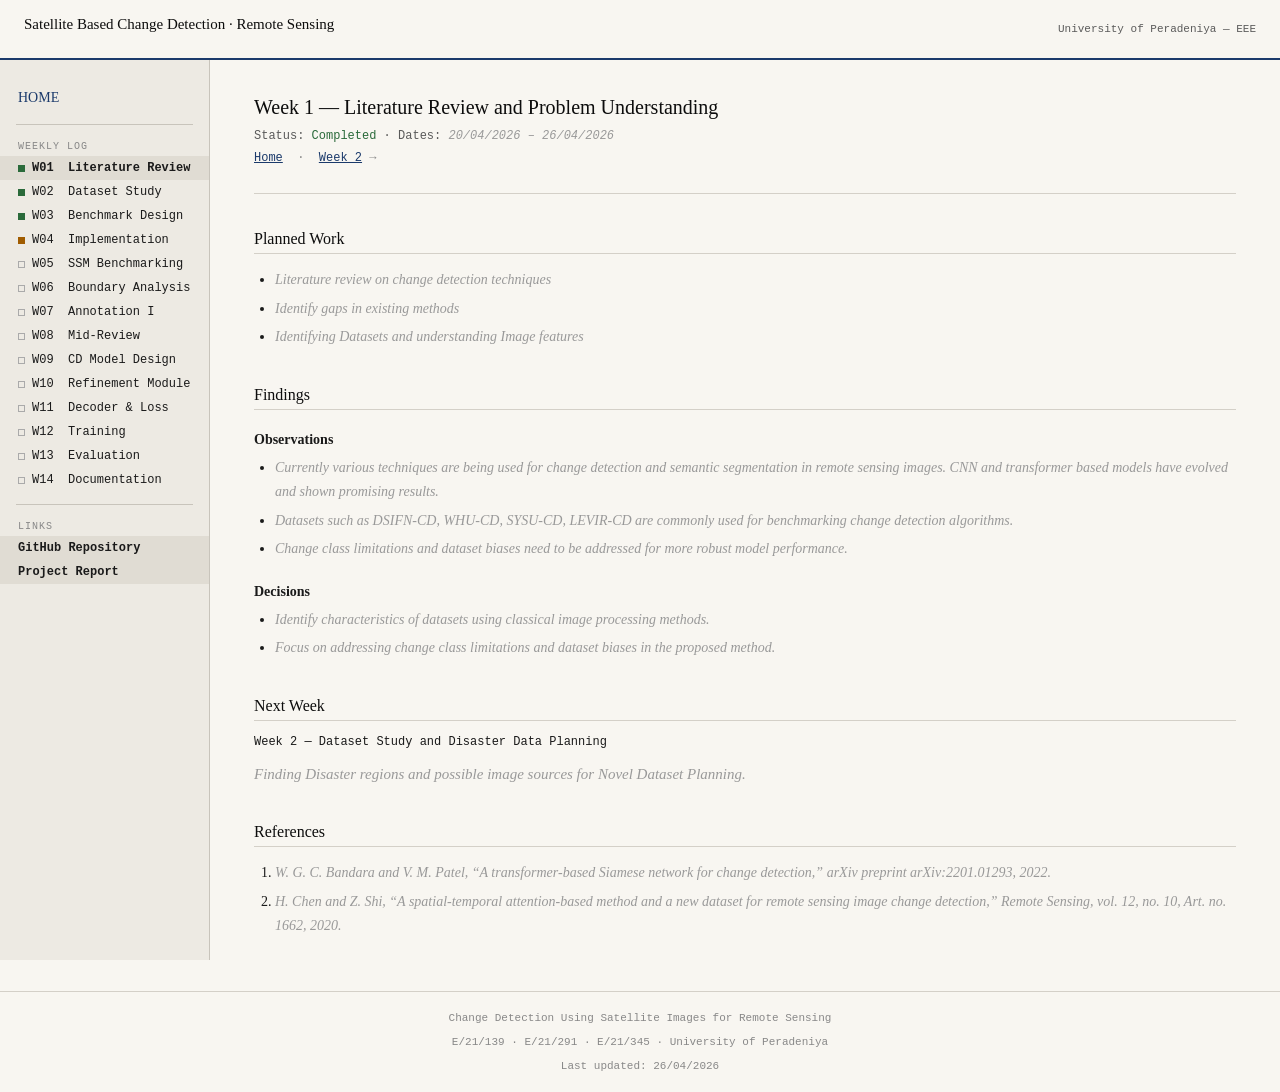
==== weeks/week01.html @ 9398d39f "week 3" ====
<!DOCTYPE html>
<html lang="en">
<head>
  <meta charset="UTF-8">
  <meta name="viewport" content="width=device-width, initial-scale=1">
  <title>W01 — Literature Review and Problem Understanding · CD Project</title>
  <link rel="stylesheet" href="../style.css">
  <script src="../nav.js" defer></script>
</head>
<body>
  <div id="shell">
    <div id="header">
      <a class="site-name" href="../index.html">Satellite Based Change Detection · Remote Sensing</a>
      <div class="site-uni">University of Peradeniya — EEE</div>
      <button id="menu-btn" aria-label="Open menu">
        <span></span>
        <span></span>
        <span></span>
      </button>
    </div>

    <div id="body-row">
      <div id="overlay"></div>
      <div id="sidebar">
        <a class="sb-home" href="../index.html">HOME</a>
        <hr class="sb-rule">
        <span class="sb-label">WEEKLY LOG</span>
        <a href="week01.html"><span class="sq sq-done"></span>W01&nbsp; Literature Review</a>
        <a href="week02.html"><span class="sq sq-done"></span>W02&nbsp; Dataset Study</a>
        <a href="week03.html"><span class="sq sq-done"></span>W03&nbsp; Benchmark Design</a>
        <a href="week04.html"><span class="sq sq-active"></span>W04&nbsp; Implementation</a>
        <a href="week05.html"><span class="sq sq-proposed"></span>W05&nbsp; SSM Benchmarking</a>
        <a href="week06.html"><span class="sq sq-proposed"></span>W06&nbsp; Boundary Analysis</a>
        <a href="week07.html"><span class="sq sq-proposed"></span>W07&nbsp; Annotation I</a>
        <a href="week08.html"><span class="sq sq-proposed"></span>W08&nbsp; Mid-Review</a>
        <a href="week09.html"><span class="sq sq-proposed"></span>W09&nbsp; CD Model Design</a>
        <a href="week10.html"><span class="sq sq-proposed"></span>W10&nbsp; Refinement Module</a>
        <a href="week11.html"><span class="sq sq-proposed"></span>W11&nbsp; Decoder &amp; Loss</a>
        <a href="week12.html"><span class="sq sq-proposed"></span>W12&nbsp; Training</a>
        <a href="week13.html"><span class="sq sq-proposed"></span>W13&nbsp; Evaluation</a>
        <a href="week14.html"><span class="sq sq-proposed"></span>W14&nbsp; Documentation</a>
        <hr class="sb-rule">
        <span class="sb-label">LINKS</span>
        <a href="#">GitHub Repository</a>
        <a href="#">Project Report</a>
      </div>

      <div id="content">
        <h1>Week 1 — Literature Review and Problem Understanding</h1>
        <div class="meta-line">Status: <span class="s-done">Completed</span> · Dates: <span class="ph">20/04/2026 – 26/04/2026</span></div>
        <div class="week-nav"><a href="../index.html">Home</a> &nbsp;·&nbsp; <a href="week02.html">Week 2</a> →</div>

        <hr class="section-rule">

        <h2>Planned Work</h2>
        <ul>
          <li><span class="ph">Literature review on change detection techniques</span></li>
          <li><span class="ph">Identify gaps in existing methods</span></li>
          <li><span class="ph">Identifying Datasets and understanding Image features</span></li>
        </ul>


        <h2>Findings</h2>
        <h3>Observations</h3>
        <ul>
          <li><span class="ph">Currently various techniques are being used for change detection and semantic segmentation in remote sensing images. CNN and transformer based models have evolved and shown promising results.</span></li>
          <li><span class="ph">Datasets such as DSIFN-CD, WHU-CD, SYSU-CD, LEVIR-CD are commonly used for benchmarking change detection algorithms.</span></li>
          <li><span class="ph">Change class limitations and dataset biases need to be addressed for more robust model performance.</span></li>
        </ul>

        <h3>Decisions</h3>
        <ul>
          <li><span class="ph">Identify characteristics of datasets using classical image processing methods.</span></li>
          <li><span class="ph">Focus on addressing change class limitations and dataset biases in the proposed method.</span></li>
        </ul>


        <h2>Next Week</h2>
        <p style="font:12px 'Courier New', Courier, monospace;">Week 2 — Dataset Study and Disaster Data Planning</p>
        <p><span class="ph">Finding Disaster regions and possible image sources for Novel Dataset Planning.</span></p>

        <h2>References</h2>
        
        <ol>
          <li><span class="ph">W. G. C. Bandara and V. M. Patel, “A transformer-based Siamese network for change detection,” arXiv preprint arXiv:2201.01293, 2022.</span></li>
          <li><span class="ph">H. Chen and Z. Shi, “A spatial-temporal attention-based method and a new dataset for remote sensing image change detection,” Remote Sensing, vol. 12, no. 10, Art. no. 1662, 2020.</span></li>
        </ol>
      </div>
    </div>

    <div id="footer">
      Change Detection Using Satellite Images for Remote Sensing<br>
      E/21/139 · E/21/291 · E/21/345 · University of Peradeniya<br>
      Last updated: 26/04/2026
    </div>
  </div>
</body>
</html>
---- style.css ----
/* Reset */
*, *::before, *::after { box-sizing: border-box; margin: 0; padding: 0; }

/* Base */
html, body { height: 100%; }
body {
  font: 15px/1.75 Georgia, "Times New Roman", serif;
  color: #1A1A1A;
  background: #F8F6F1;
}

/* Shell */
#shell {
  width: 100%;
  background: #F8F6F1;
}

/* Header */
#header {
  padding: 16px 24px;
  border-bottom: 2px solid #1B3A6B;
  background: #F8F6F1;
  overflow: hidden;
}
#header .site-name {
  float: left;
  font: 15px Georgia, serif;
  color: #0D0D0D;
  text-decoration: none;
}
#header .site-uni {
  float: right;
  font: 11px "Courier New", monospace;
  color: #5A5A5A;
  line-height: 2.4;
}
#menu-btn {
  display: none;
  float: right;
  background: none;
  border: 1px solid #C8C4BB;
  padding: 6px 10px;
  cursor: pointer;
  margin-top: 2px;
}
#menu-btn span {
  display: block;
  width: 20px;
  height: 2px;
  background: #1A1A1A;
  margin: 4px 0;
}

/* Body row */
#body-row { overflow: hidden; }

/* Sidebar */
#sidebar {
  float: left;
  width: 210px;
  min-height: 100vh;
  background: #EDEAE3;
  border-right: 1px solid #C8C4BB;
  padding: 24px 0;
  position: sticky;
  top: 0;
  height: 100vh;
  overflow-y: auto;
}
#sidebar a {
  display: block;
  padding: 5px 18px;
  font: 12px "Courier New", monospace;
  color: #1A1A1A;
  text-decoration: none;
}
#sidebar a:hover { background: #D8D4CC; }
#sidebar a.current { font-weight: bold; background: #E0DCD3; }
#sidebar .sb-home {
  font: 14px Georgia, serif;
  color: #1B3A6B;
  padding: 6px 18px;
  display: block;
  text-decoration: none;
}
#sidebar .sb-home:hover { background: #D8D4CC; }
#sidebar .sb-home.current { font-weight: bold; background: #E0DCD3; }
.sb-rule {
  border: none;
  border-top: 1px solid #C8C4BB;
  margin: 12px 16px;
}
.sb-label {
  display: block;
  padding: 4px 18px;
  font: 10px "Courier New", monospace;
  color: #888;
  letter-spacing: 0.1em;
  text-transform: uppercase;
}

/* Status squares in sidebar */
.sq {
  display: inline-block;
  width: 7px;
  height: 7px;
  margin-right: 7px;
  vertical-align: middle;
}
.sq-done { background: #2A6A3A; }
.sq-active { background: #A05C00; }
.sq-proposed { background: transparent; border: 1px solid #AAAAAA; }

/* Content area */
#content { margin-left: 210px; padding: 36px 44px; min-height: 100vh; }

/* Headings */
h1 {
  font: normal 20px Georgia, serif;
  color: #0D0D0D;
  margin-bottom: 10px;
}
h2 {
  font: normal 16px Georgia, serif;
  color: #0D0D0D;
  border-bottom: 1px solid #D4D0C8;
  padding-bottom: 5px;
  margin: 36px 0 14px;
}
h3 {
  font: bold 14px Georgia, serif;
  color: #1A1A1A;
  margin: 22px 0 8px;
}

/* Paragraphs, lists */
p { margin-bottom: 1em; }
ul, ol { padding-left: 1.4em; margin: 8px 0 16px; }
li { margin-bottom: 4px; font-size: 14px; }

/* Links */
a { color: #1B3A6B; }
a:visited { color: #5B2D8E; }

/* Tables - general */
table { border-collapse: collapse; width: 100%; margin: 12px 0; }
th {
  background: #E2DED6;
  font: bold 13px "Courier New", monospace;
  color: #333;
  border: 1px solid #C8C4BB;
  padding: 8px 12px;
  text-align: left;
}
td {
  border: 1px solid #C8C4BB;
  padding: 8px 12px;
  vertical-align: top;
  font-size: 14px;
}
tr:nth-child(even) td { background: #F2F0EB; }

/* Info table on home (no outer border, no striping) */
.info-table { margin-top: 14px; }
.info-table td {
  border: none;
  border-bottom: 1px solid #E4E0D8;
  padding: 5px 10px 5px 0;
  font-size: 14px;
}
.info-table td:first-child {
  font: 12px "Courier New", monospace;
  color: #5A5A5A;
  width: 130px;
  white-space: nowrap;
}

/* Figures */
figure { margin: 18px 0; }
.fig-empty {
  border: 1px dashed #C8C4BB;
  background: #F2F0EB;
  padding: 44px 20px;
  text-align: center;
  font: 13px "Courier New", monospace;
  color: #999;
}
figcaption {
  font: italic 13px Georgia, serif;
  text-align: center;
  margin-top: 6px;
  color: #5A5A5A;
}

/* Status spans */
.s-done { font: 12px "Courier New", monospace; color: #2A6A3A; }
.s-active { font: bold 12px "Courier New", monospace; color: #A05C00; }
.s-proposed { font: 12px "Courier New", monospace; color: #888888; }

/* Placeholder text */
.ph { color: #999999; font-style: italic; }

/* Meta line and nav strip on week pages */
.meta-line {
  font: 12px "Courier New", monospace;
  color: #5A5A5A;
  margin-bottom: 6px;
}
.week-nav {
  font: 12px "Courier New", monospace;
  color: #888;
  margin: 8px 0 4px;
}
.week-nav a { color: #1B3A6B; }

/* Dividers */
.section-rule {
  border: none;
  border-top: 1px solid #D4D0C8;
  margin: 28px 0;
}

/* Footer */
#footer {
  clear: both;
  border-top: 1px solid #D4D0C8;
  padding: 14px 24px;
  text-align: center;
  font: 11px "Courier New", monospace;
  color: #888;
  line-height: 2.2;
}

/* ── Tablet and Mobile: sidebar off-canvas ── */
@media (max-width: 899px) {

  #menu-btn {
    display: block;
  }

  #sidebar {
    position: fixed;
    top: 0;
    left: -230px;
    width: 210px;
    height: 100vh;
    z-index: 100;
    transition: left 0.22s ease;
    border-right: 1px solid #C8C4BB;
    box-shadow: none;
  }

  #sidebar.open {
    left: 0;
  }

  #content {
    margin-left: 0;
    padding: 24px 20px;
  }

  #overlay {
    display: none;
    position: fixed;
    inset: 0;
    background: rgba(0,0,0,0.25);
    z-index: 99;
  }

  #overlay.visible {
    display: block;
  }

}

/* ── Mobile only ── */
@media (max-width: 599px) {

  #content {
    padding: 20px 16px;
  }

  #header {
    padding: 12px 16px;
  }

  #header .site-name {
    font-size: 13px;
  }

  #header .site-uni {
    display: none;
  }

  h1 { font-size: 17px; }
  h2 { font-size: 15px; }

  table {
    font-size: 13px;
  }

  th, td {
    padding: 6px 8px;
  }

  #footer {
    font-size: 10px;
    padding: 12px 16px;
  }

}
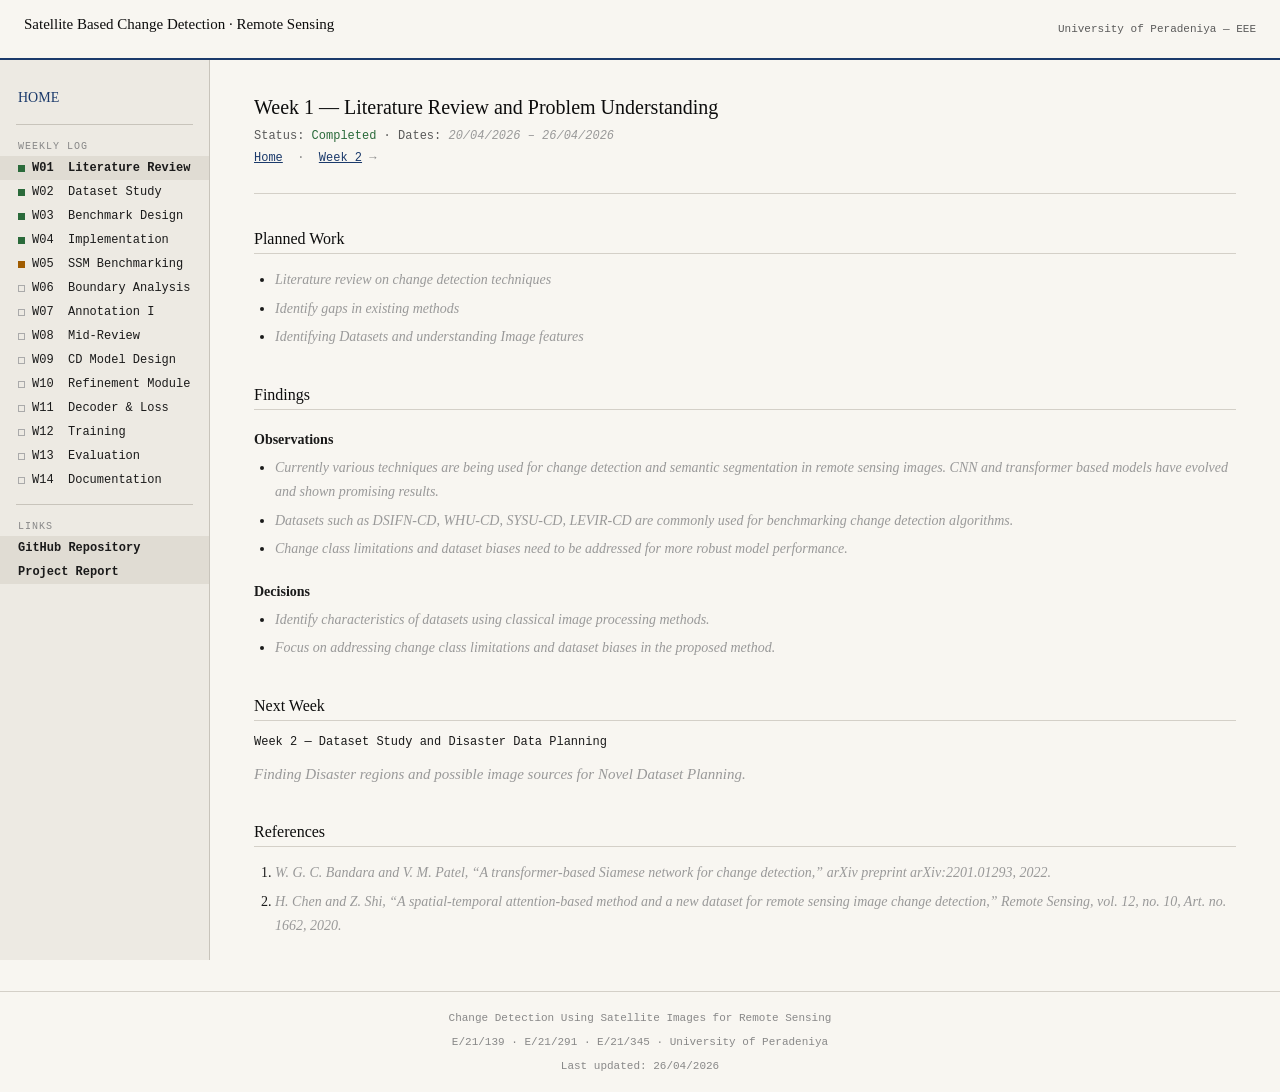
==== commit d18336f3: "week 05 updates and home page refinement" ====
--- a/weeks/week01.html
+++ b/weeks/week01.html
@@ -28,8 +28,8 @@
         <a href="week01.html"><span class="sq sq-done"></span>W01&nbsp; Literature Review</a>
         <a href="week02.html"><span class="sq sq-done"></span>W02&nbsp; Dataset Study</a>
         <a href="week03.html"><span class="sq sq-done"></span>W03&nbsp; Benchmark Design</a>
-        <a href="week04.html"><span class="sq sq-active"></span>W04&nbsp; Implementation</a>
-        <a href="week05.html"><span class="sq sq-proposed"></span>W05&nbsp; SSM Benchmarking</a>
+        <a href="week04.html"><span class="sq sq-done"></span>W04&nbsp; Implementation</a>
+        <a href="week05.html"><span class="sq sq-active"></span>W05&nbsp; SSM Benchmarking</a>
         <a href="week06.html"><span class="sq sq-proposed"></span>W06&nbsp; Boundary Analysis</a>
         <a href="week07.html"><span class="sq sq-proposed"></span>W07&nbsp; Annotation I</a>
         <a href="week08.html"><span class="sq sq-proposed"></span>W08&nbsp; Mid-Review</a>
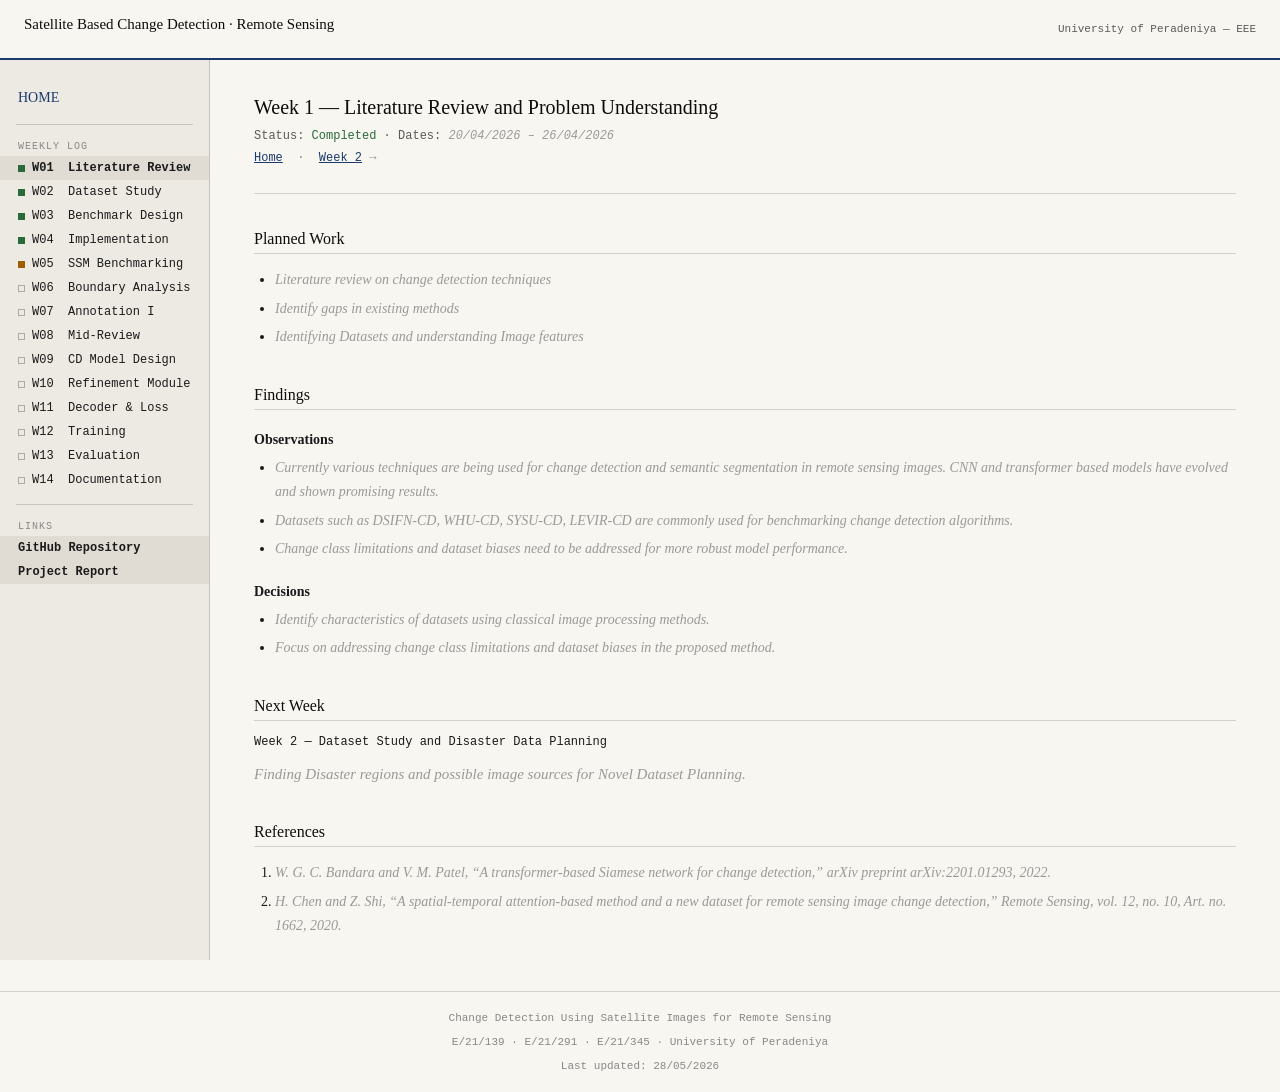
==== commit 93988cf6: "name" ====
--- a/weeks/week01.html
+++ b/weeks/week01.html
@@ -91,7 +91,7 @@
     <div id="footer">
       Change Detection Using Satellite Images for Remote Sensing<br>
       E/21/139 · E/21/291 · E/21/345 · University of Peradeniya<br>
-      Last updated: 26/04/2026
+      Last updated: 28/05/2026
     </div>
   </div>
 </body>
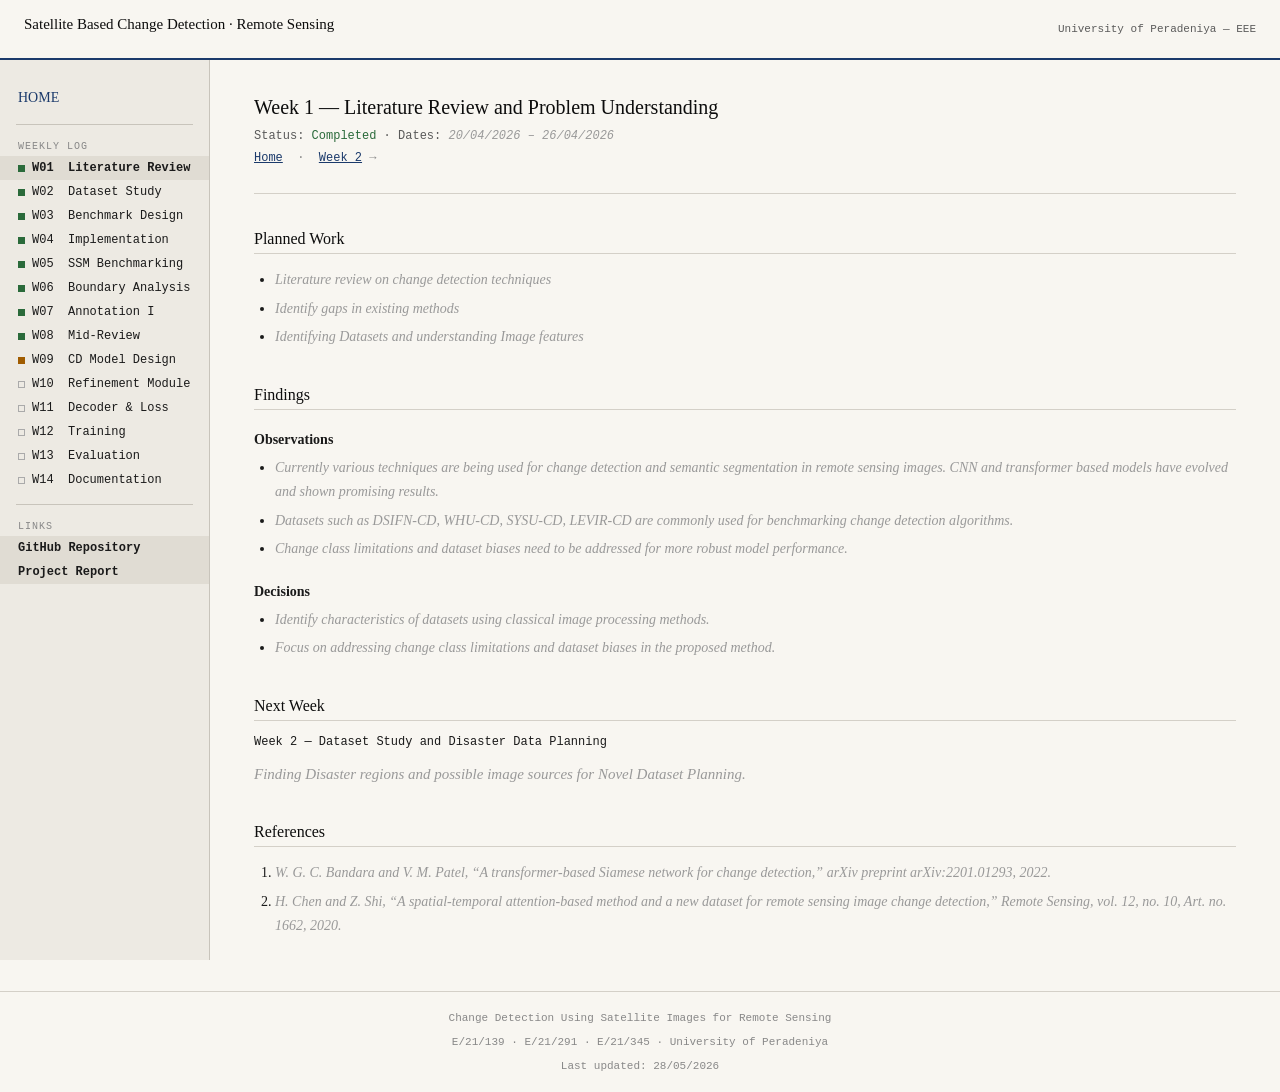
==== commit 6dd2a27d: "feat: add week 06 log and initialize week 01 and 02 pages" ====
--- a/weeks/week01.html
+++ b/weeks/week01.html
@@ -1,5 +1,6 @@
 <!DOCTYPE html>
 <html lang="en">
+
 <head>
   <meta charset="UTF-8">
   <meta name="viewport" content="width=device-width, initial-scale=1">
@@ -7,6 +8,7 @@
   <link rel="stylesheet" href="../style.css">
   <script src="../nav.js" defer></script>
 </head>
+
 <body>
   <div id="shell">
     <div id="header">
@@ -29,11 +31,11 @@
         <a href="week02.html"><span class="sq sq-done"></span>W02&nbsp; Dataset Study</a>
         <a href="week03.html"><span class="sq sq-done"></span>W03&nbsp; Benchmark Design</a>
         <a href="week04.html"><span class="sq sq-done"></span>W04&nbsp; Implementation</a>
-        <a href="week05.html"><span class="sq sq-active"></span>W05&nbsp; SSM Benchmarking</a>
-        <a href="week06.html"><span class="sq sq-proposed"></span>W06&nbsp; Boundary Analysis</a>
-        <a href="week07.html"><span class="sq sq-proposed"></span>W07&nbsp; Annotation I</a>
-        <a href="week08.html"><span class="sq sq-proposed"></span>W08&nbsp; Mid-Review</a>
-        <a href="week09.html"><span class="sq sq-proposed"></span>W09&nbsp; CD Model Design</a>
+        <a href="week05.html"><span class="sq sq-done"></span>W05&nbsp; SSM Benchmarking</a>
+        <a href="week06.html"><span class="sq sq-done"></span>W06&nbsp; Boundary Analysis</a>
+        <a href="week07.html"><span class="sq sq-done"></span>W07&nbsp; Annotation I</a>
+        <a href="week08.html"><span class="sq sq-done"></span>W08&nbsp; Mid-Review</a>
+        <a href="week09.html"><span class="sq sq-active"></span>W09&nbsp; CD Model Design</a>
         <a href="week10.html"><span class="sq sq-proposed"></span>W10&nbsp; Refinement Module</a>
         <a href="week11.html"><span class="sq sq-proposed"></span>W11&nbsp; Decoder &amp; Loss</a>
         <a href="week12.html"><span class="sq sq-proposed"></span>W12&nbsp; Training</a>
@@ -47,7 +49,8 @@
 
       <div id="content">
         <h1>Week 1 — Literature Review and Problem Understanding</h1>
-        <div class="meta-line">Status: <span class="s-done">Completed</span> · Dates: <span class="ph">20/04/2026 – 26/04/2026</span></div>
+        <div class="meta-line">Status: <span class="s-done">Completed</span> · Dates: <span class="ph">20/04/2026 –
+            26/04/2026</span></div>
         <div class="week-nav"><a href="../index.html">Home</a> &nbsp;·&nbsp; <a href="week02.html">Week 2</a> →</div>
 
         <hr class="section-rule">
@@ -63,15 +66,21 @@
         <h2>Findings</h2>
         <h3>Observations</h3>
         <ul>
-          <li><span class="ph">Currently various techniques are being used for change detection and semantic segmentation in remote sensing images. CNN and transformer based models have evolved and shown promising results.</span></li>
-          <li><span class="ph">Datasets such as DSIFN-CD, WHU-CD, SYSU-CD, LEVIR-CD are commonly used for benchmarking change detection algorithms.</span></li>
-          <li><span class="ph">Change class limitations and dataset biases need to be addressed for more robust model performance.</span></li>
+          <li><span class="ph">Currently various techniques are being used for change detection and semantic
+              segmentation in remote sensing images. CNN and transformer based models have evolved and shown promising
+              results.</span></li>
+          <li><span class="ph">Datasets such as DSIFN-CD, WHU-CD, SYSU-CD, LEVIR-CD are commonly used for benchmarking
+              change detection algorithms.</span></li>
+          <li><span class="ph">Change class limitations and dataset biases need to be addressed for more robust model
+              performance.</span></li>
         </ul>
 
         <h3>Decisions</h3>
         <ul>
-          <li><span class="ph">Identify characteristics of datasets using classical image processing methods.</span></li>
-          <li><span class="ph">Focus on addressing change class limitations and dataset biases in the proposed method.</span></li>
+          <li><span class="ph">Identify characteristics of datasets using classical image processing methods.</span>
+          </li>
+          <li><span class="ph">Focus on addressing change class limitations and dataset biases in the proposed
+              method.</span></li>
         </ul>
 
 
@@ -80,10 +89,12 @@
         <p><span class="ph">Finding Disaster regions and possible image sources for Novel Dataset Planning.</span></p>
 
         <h2>References</h2>
-        
+
         <ol>
-          <li><span class="ph">W. G. C. Bandara and V. M. Patel, “A transformer-based Siamese network for change detection,” arXiv preprint arXiv:2201.01293, 2022.</span></li>
-          <li><span class="ph">H. Chen and Z. Shi, “A spatial-temporal attention-based method and a new dataset for remote sensing image change detection,” Remote Sensing, vol. 12, no. 10, Art. no. 1662, 2020.</span></li>
+          <li><span class="ph">W. G. C. Bandara and V. M. Patel, “A transformer-based Siamese network for change
+              detection,” arXiv preprint arXiv:2201.01293, 2022.</span></li>
+          <li><span class="ph">H. Chen and Z. Shi, “A spatial-temporal attention-based method and a new dataset for
+              remote sensing image change detection,” Remote Sensing, vol. 12, no. 10, Art. no. 1662, 2020.</span></li>
         </ol>
       </div>
     </div>
@@ -95,4 +106,5 @@
     </div>
   </div>
 </body>
-</html>
+
+</html>
--- a/style.css
+++ b/style.css
@@ -231,6 +231,103 @@
   line-height: 2.2;
 }
 
+/* Benchmark and Academic Tables */
+.table-container {
+  width: 100%;
+  overflow-x: auto;
+  margin: 20px 0;
+  -webkit-overflow-scrolling: touch;
+}
+
+.academic-table {
+  width: 100%;
+  border-collapse: collapse;
+  font-family: Georgia, serif;
+  font-size: 13px;
+  margin: 8px 0;
+  color: #1A1A1A;
+}
+
+.academic-table th {
+  background: none;
+  border: none;
+  font: bold 11.5px "Courier New", monospace;
+  color: #333;
+  padding: 6px 5px;
+  text-align: center;
+}
+
+.academic-table td {
+  border: none;
+  padding: 6px 5px;
+  vertical-align: middle;
+  font-size: 12.5px;
+}
+
+/* Booktabs horizontal rules */
+.academic-table tr.top-rule th,
+.academic-table tr.top-rule td {
+  border-top: 2px solid #1A1A1A;
+}
+
+.academic-table tr.mid-rule th,
+.academic-table tr.mid-rule td {
+  border-bottom: 1px solid #1A1A1A;
+}
+
+.academic-table tr.bottom-rule td {
+  border-bottom: 2px solid #1A1A1A;
+}
+
+.academic-table tr.group-sep td {
+  border-bottom: 1px solid #D4D0C8;
+}
+
+/* Colspan header sub-borders */
+.academic-table th.col-header-group {
+  border-bottom: 1px solid #1A1A1A;
+}
+
+/* Alignment utilities */
+.academic-table .text-left { text-align: left; }
+.academic-table .text-center { text-align: center; }
+.academic-table .text-right { text-align: right; }
+.academic-table .num-val { font-family: "Courier New", Courier, monospace; font-size: 12.5px; }
+
+/* Rank highlights matching website's brand colors */
+.academic-table .rank-1 { color: #C0392B; font-weight: bold; }
+.academic-table .rank-2 { color: #1B3A6B; font-weight: bold; }
+.academic-table .rank-3 { color: #2A6A3A; font-weight: bold; }
+
+.academic-table .border-right { border-right: 1px solid #C8C4BB; }
+
+/* Captions and notes */
+.academic-table-caption {
+  font: bold 12px "Courier New", Courier, monospace;
+  text-transform: uppercase;
+  letter-spacing: 0.05em;
+  text-align: center;
+  margin-top: 24px;
+  margin-bottom: 4px;
+  color: #1A1A1A;
+}
+
+.academic-table-title {
+  font: italic 13px Georgia, serif;
+  text-align: center;
+  margin-bottom: 12px;
+  color: #333;
+  line-height: 1.4;
+}
+
+.academic-table-note {
+  font: italic 11px Georgia, serif;
+  color: #5A5A5A;
+  margin-top: 6px;
+  margin-bottom: 24px;
+  line-height: 1.4;
+}
+
 /* ── Tablet and Mobile: sidebar off-canvas ── */
 @media (max-width: 899px) {
 
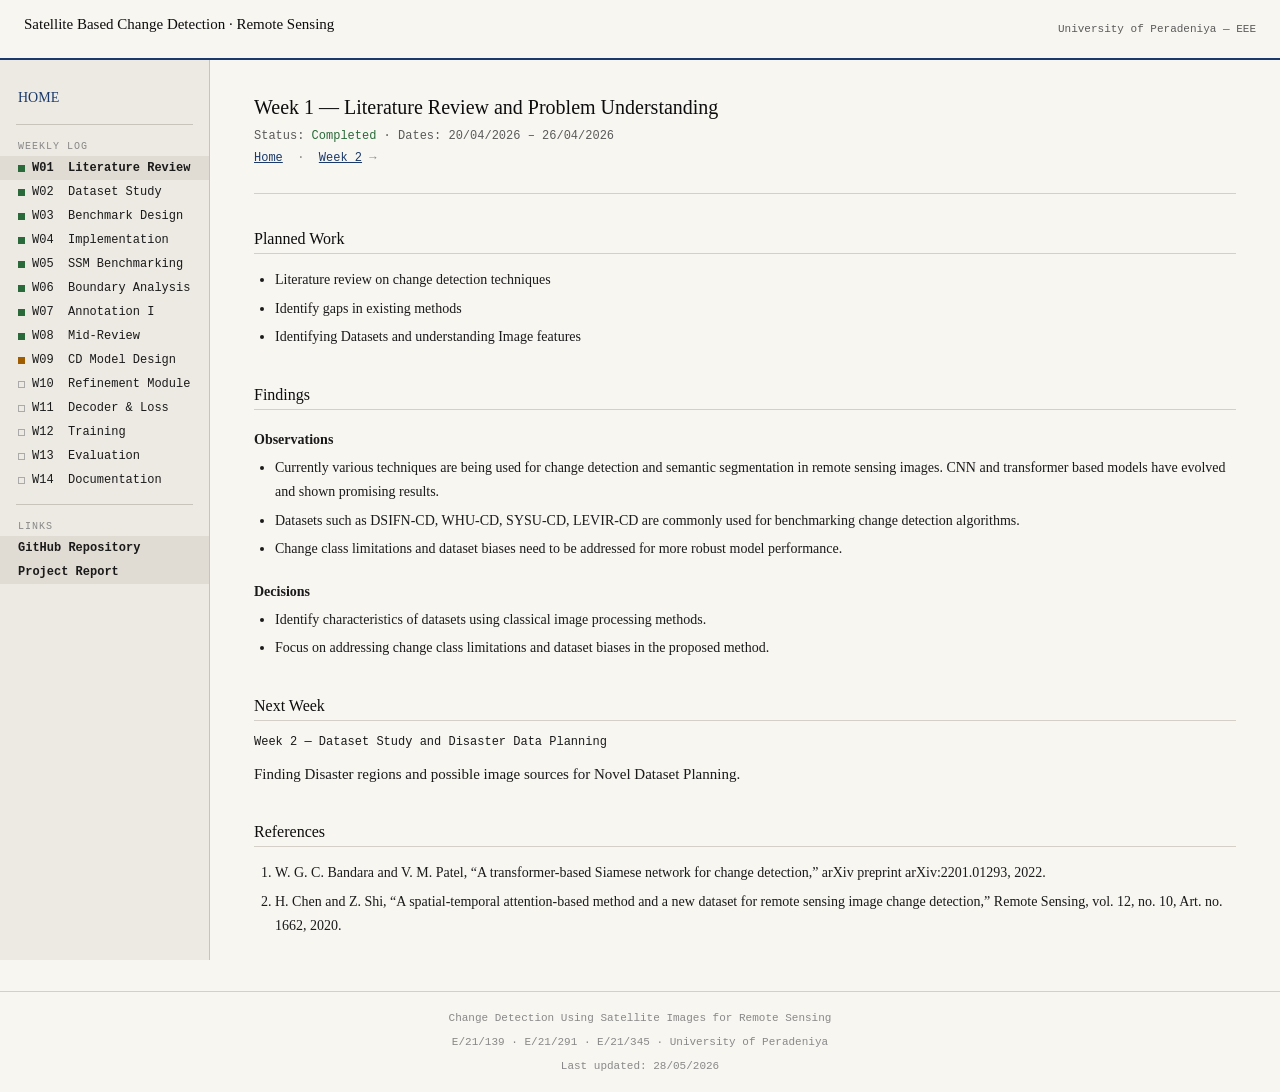
==== commit df497a9f: "feat: add weekly progress logs and remove placeholder styling from project index" ====
--- a/weeks/week01.html
+++ b/weeks/week01.html
@@ -49,52 +49,52 @@
 
       <div id="content">
         <h1>Week 1 — Literature Review and Problem Understanding</h1>
-        <div class="meta-line">Status: <span class="s-done">Completed</span> · Dates: <span class="ph">20/04/2026 –
-            26/04/2026</span></div>
+        <div class="meta-line">Status: <span class="s-done">Completed</span> · Dates: 20/04/2026 –
+            26/04/2026</div>
         <div class="week-nav"><a href="../index.html">Home</a> &nbsp;·&nbsp; <a href="week02.html">Week 2</a> →</div>
 
         <hr class="section-rule">
 
         <h2>Planned Work</h2>
         <ul>
-          <li><span class="ph">Literature review on change detection techniques</span></li>
-          <li><span class="ph">Identify gaps in existing methods</span></li>
-          <li><span class="ph">Identifying Datasets and understanding Image features</span></li>
+          <li>Literature review on change detection techniques</li>
+          <li>Identify gaps in existing methods</li>
+          <li>Identifying Datasets and understanding Image features</li>
         </ul>
 
 
         <h2>Findings</h2>
         <h3>Observations</h3>
         <ul>
-          <li><span class="ph">Currently various techniques are being used for change detection and semantic
+          <li>Currently various techniques are being used for change detection and semantic
               segmentation in remote sensing images. CNN and transformer based models have evolved and shown promising
-              results.</span></li>
-          <li><span class="ph">Datasets such as DSIFN-CD, WHU-CD, SYSU-CD, LEVIR-CD are commonly used for benchmarking
-              change detection algorithms.</span></li>
-          <li><span class="ph">Change class limitations and dataset biases need to be addressed for more robust model
-              performance.</span></li>
+              results.</li>
+          <li>Datasets such as DSIFN-CD, WHU-CD, SYSU-CD, LEVIR-CD are commonly used for benchmarking
+              change detection algorithms.</li>
+          <li>Change class limitations and dataset biases need to be addressed for more robust model
+              performance.</li>
         </ul>
 
         <h3>Decisions</h3>
         <ul>
-          <li><span class="ph">Identify characteristics of datasets using classical image processing methods.</span>
+          <li>Identify characteristics of datasets using classical image processing methods.
           </li>
-          <li><span class="ph">Focus on addressing change class limitations and dataset biases in the proposed
-              method.</span></li>
+          <li>Focus on addressing change class limitations and dataset biases in the proposed
+              method.</li>
         </ul>
 
 
         <h2>Next Week</h2>
         <p style="font:12px 'Courier New', Courier, monospace;">Week 2 — Dataset Study and Disaster Data Planning</p>
-        <p><span class="ph">Finding Disaster regions and possible image sources for Novel Dataset Planning.</span></p>
+        <p>Finding Disaster regions and possible image sources for Novel Dataset Planning.</p>
 
         <h2>References</h2>
 
         <ol>
-          <li><span class="ph">W. G. C. Bandara and V. M. Patel, “A transformer-based Siamese network for change
-              detection,” arXiv preprint arXiv:2201.01293, 2022.</span></li>
-          <li><span class="ph">H. Chen and Z. Shi, “A spatial-temporal attention-based method and a new dataset for
-              remote sensing image change detection,” Remote Sensing, vol. 12, no. 10, Art. no. 1662, 2020.</span></li>
+          <li>W. G. C. Bandara and V. M. Patel, “A transformer-based Siamese network for change
+              detection,” arXiv preprint arXiv:2201.01293, 2022.</li>
+          <li>H. Chen and Z. Shi, “A spatial-temporal attention-based method and a new dataset for
+              remote sensing image change detection,” Remote Sensing, vol. 12, no. 10, Art. no. 1662, 2020.</li>
         </ol>
       </div>
     </div>
--- a/style.css
+++ b/style.css
@@ -328,6 +328,41 @@
   line-height: 1.4;
 }
 
+/* Image Grid / Parallel Layout for Figures */
+.image-row {
+  display: flex;
+  gap: 12px;
+  margin: 12px 0 24px;
+}
+
+.image-col {
+  flex: 1;
+  text-align: center;
+}
+
+.image-col img {
+  width: 100%;
+  height: auto;
+  border: 1px solid #C8C4BB;
+  display: block;
+}
+
+.image-label {
+  font: italic 12px Georgia, serif;
+  margin-top: 6px;
+  color: #5A5A5A;
+}
+
+.scene-container {
+  margin-bottom: 24px;
+}
+
+.scene-container h3 {
+  margin: 16px 0 8px;
+  font: bold 13px "Courier New", monospace;
+  color: #333;
+}
+
 /* ── Tablet and Mobile: sidebar off-canvas ── */
 @media (max-width: 899px) {
 
@@ -405,4 +440,9 @@
     padding: 12px 16px;
   }
 
-}
+  .image-row {
+    flex-direction: column;
+    gap: 16px;
+  }
+
+}
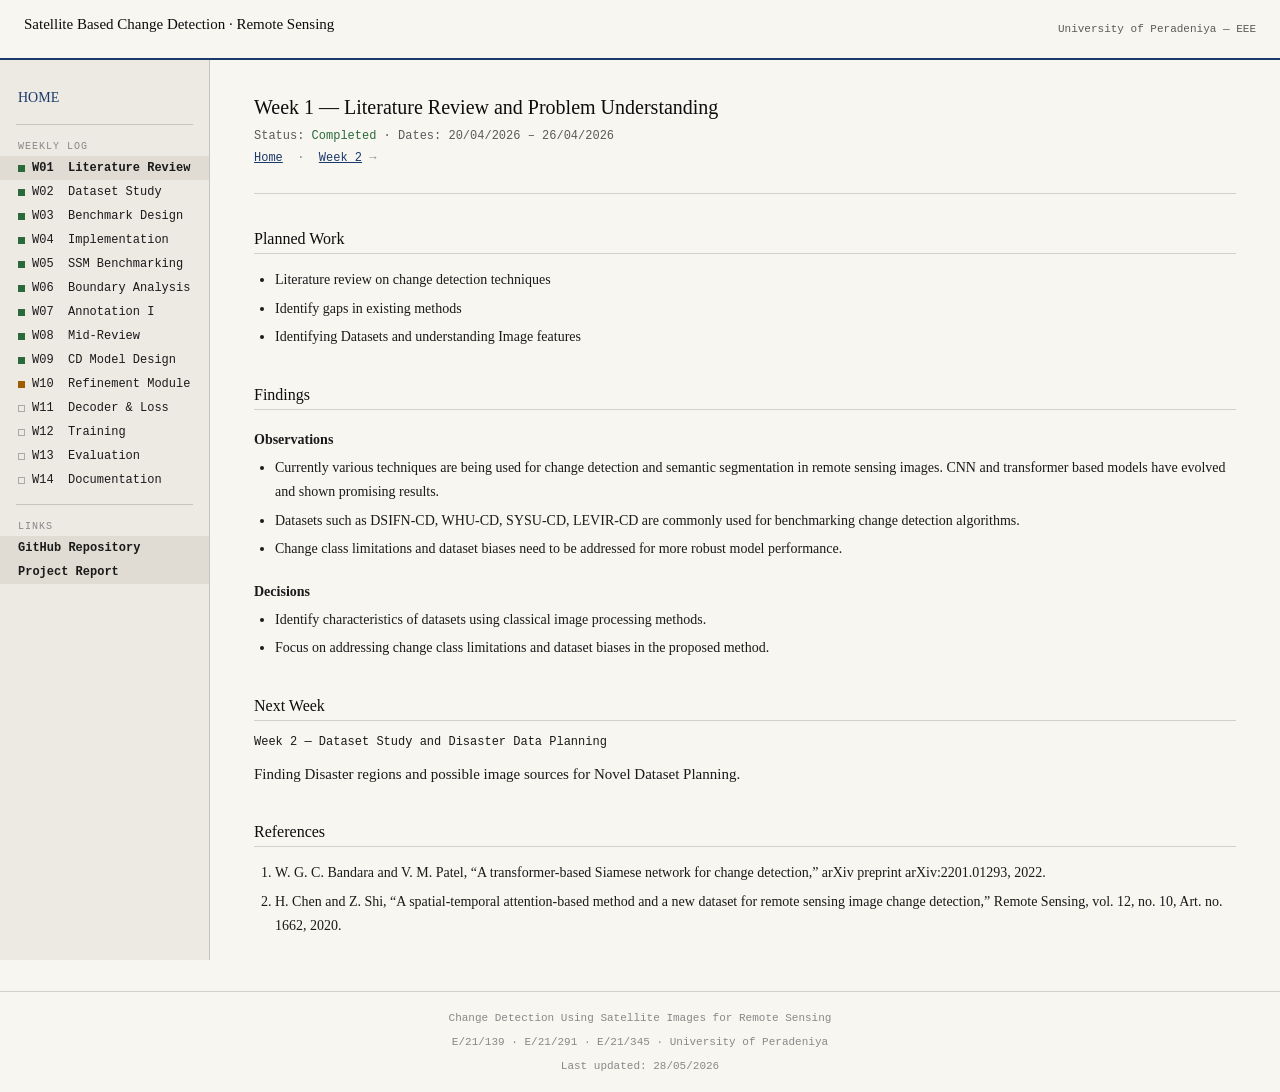
==== commit 92a40733: "feat: add weekly log HTML pages for project progress tracking and update index.html links" ====
--- a/weeks/week01.html
+++ b/weeks/week01.html
@@ -35,8 +35,8 @@
         <a href="week06.html"><span class="sq sq-done"></span>W06&nbsp; Boundary Analysis</a>
         <a href="week07.html"><span class="sq sq-done"></span>W07&nbsp; Annotation I</a>
         <a href="week08.html"><span class="sq sq-done"></span>W08&nbsp; Mid-Review</a>
-        <a href="week09.html"><span class="sq sq-active"></span>W09&nbsp; CD Model Design</a>
-        <a href="week10.html"><span class="sq sq-proposed"></span>W10&nbsp; Refinement Module</a>
+        <a href="week09.html"><span class="sq sq-done"></span>W09&nbsp; CD Model Design</a>
+        <a href="week10.html"><span class="sq sq-active"></span>W10&nbsp; Refinement Module</a>
         <a href="week11.html"><span class="sq sq-proposed"></span>W11&nbsp; Decoder &amp; Loss</a>
         <a href="week12.html"><span class="sq sq-proposed"></span>W12&nbsp; Training</a>
         <a href="week13.html"><span class="sq sq-proposed"></span>W13&nbsp; Evaluation</a>
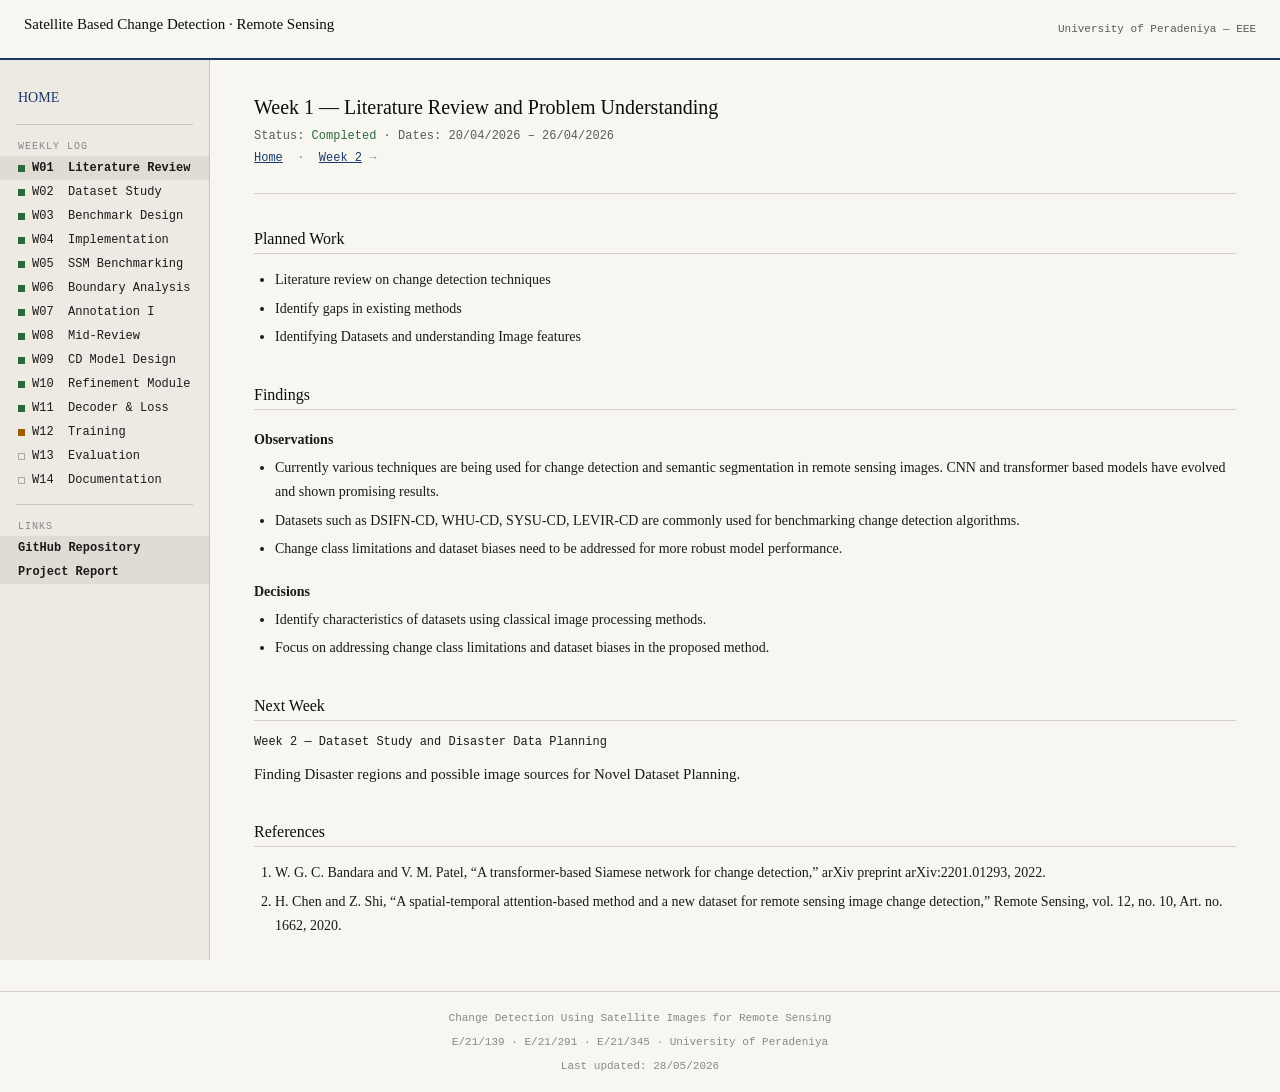
==== commit 13694644: "feat: add weekly progress log files and update navigation menu in index.html" ====
--- a/weeks/week01.html
+++ b/weeks/week01.html
@@ -36,9 +36,9 @@
         <a href="week07.html"><span class="sq sq-done"></span>W07&nbsp; Annotation I</a>
         <a href="week08.html"><span class="sq sq-done"></span>W08&nbsp; Mid-Review</a>
         <a href="week09.html"><span class="sq sq-done"></span>W09&nbsp; CD Model Design</a>
-        <a href="week10.html"><span class="sq sq-active"></span>W10&nbsp; Refinement Module</a>
-        <a href="week11.html"><span class="sq sq-proposed"></span>W11&nbsp; Decoder &amp; Loss</a>
-        <a href="week12.html"><span class="sq sq-proposed"></span>W12&nbsp; Training</a>
+        <a href="week10.html"><span class="sq sq-done"></span>W10&nbsp; Refinement Module</a>
+        <a href="week11.html"><span class="sq sq-done"></span>W11&nbsp; Decoder &amp; Loss</a>
+        <a href="week12.html"><span class="sq sq-active"></span>W12&nbsp; Training</a>
         <a href="week13.html"><span class="sq sq-proposed"></span>W13&nbsp; Evaluation</a>
         <a href="week14.html"><span class="sq sq-proposed"></span>W14&nbsp; Documentation</a>
         <hr class="sb-rule">
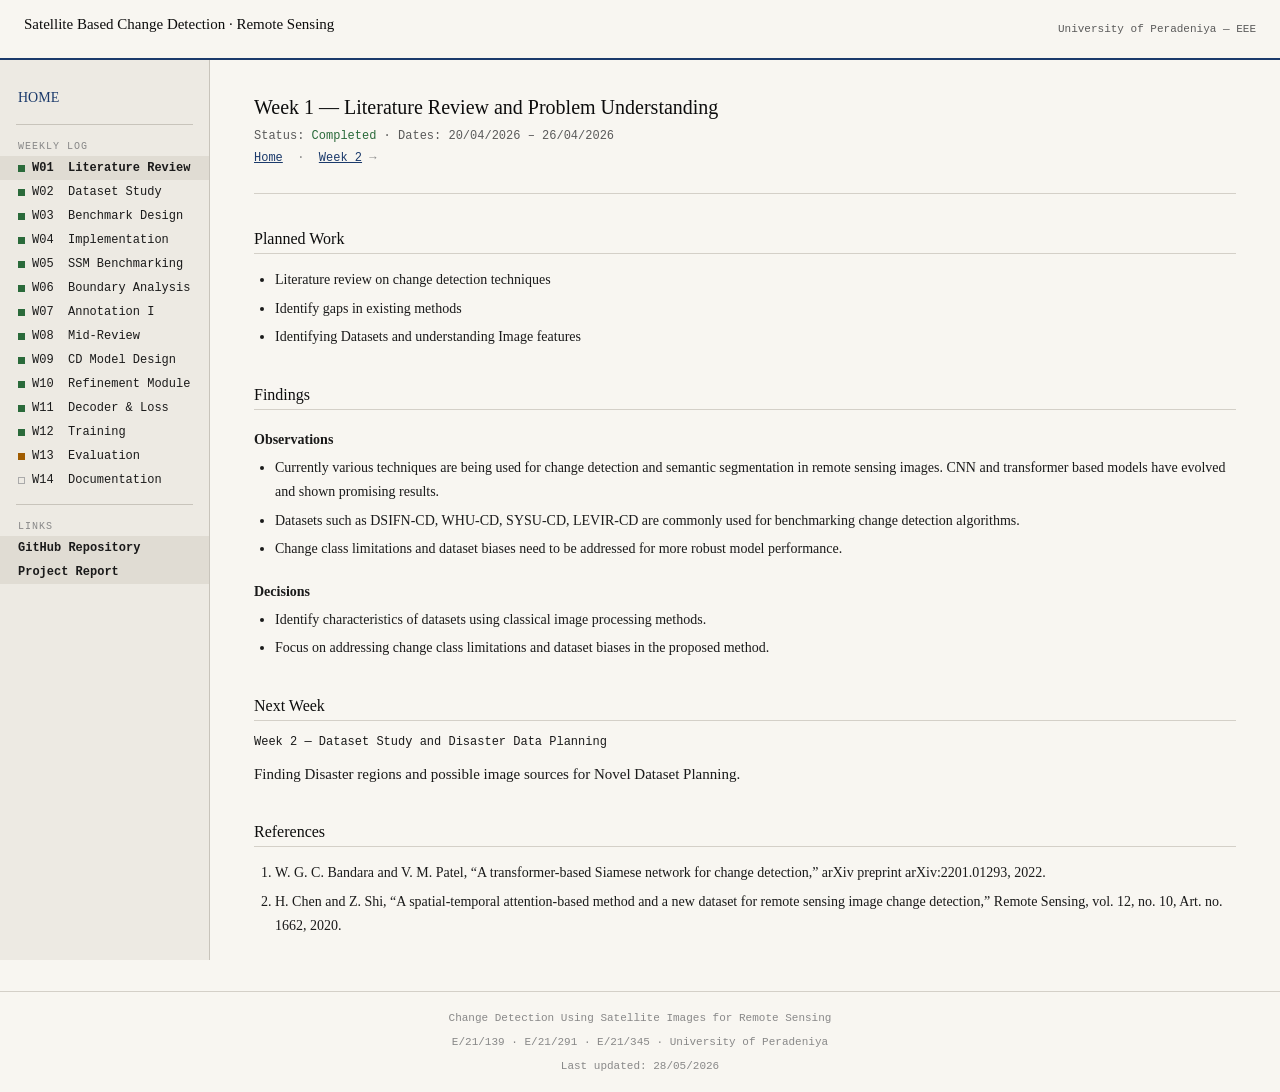
==== commit 7dc6ce56: "feat: add full set of weekly project logs and update index page navigation" ====
--- a/weeks/week01.html
+++ b/weeks/week01.html
@@ -38,8 +38,8 @@
         <a href="week09.html"><span class="sq sq-done"></span>W09&nbsp; CD Model Design</a>
         <a href="week10.html"><span class="sq sq-done"></span>W10&nbsp; Refinement Module</a>
         <a href="week11.html"><span class="sq sq-done"></span>W11&nbsp; Decoder &amp; Loss</a>
-        <a href="week12.html"><span class="sq sq-active"></span>W12&nbsp; Training</a>
-        <a href="week13.html"><span class="sq sq-proposed"></span>W13&nbsp; Evaluation</a>
+        <a href="week12.html"><span class="sq sq-done"></span>W12&nbsp; Training</a>
+        <a href="week13.html"><span class="sq sq-active"></span>W13&nbsp; Evaluation</a>
         <a href="week14.html"><span class="sq sq-proposed"></span>W14&nbsp; Documentation</a>
         <hr class="sb-rule">
         <span class="sb-label">LINKS</span>
